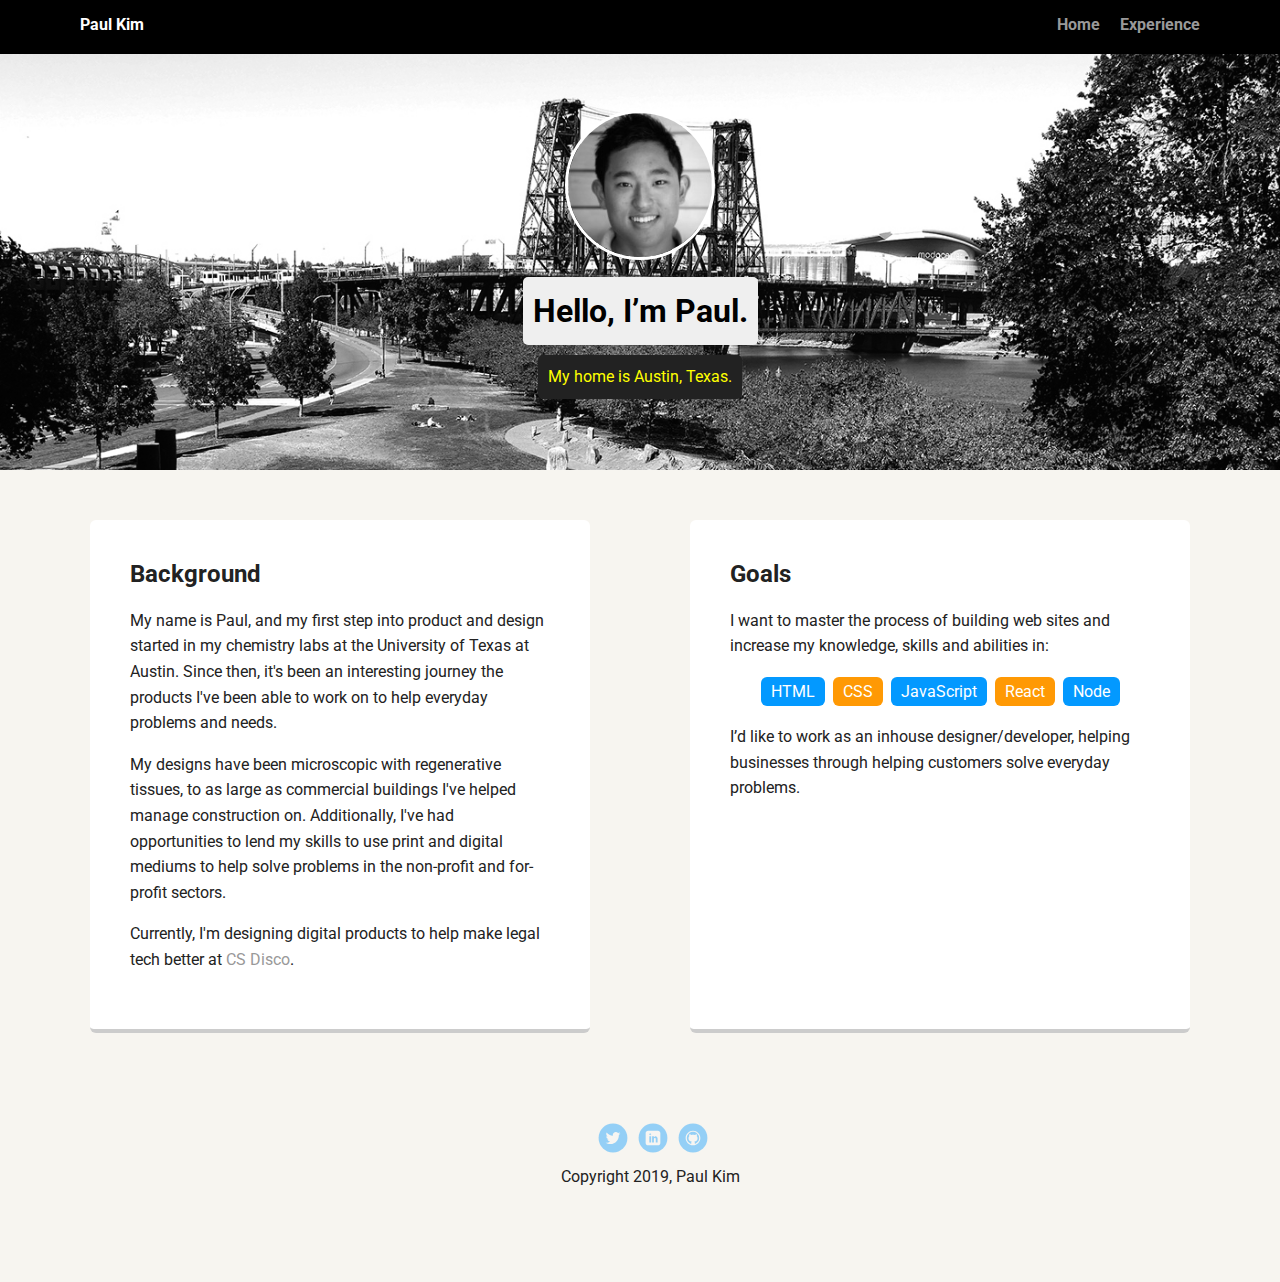
==== index.html @ 3fb8a2cc "Initial commit" ====
<!doctype html>
<html lang="en">
<head>
  <meta charset="utf-8">
  <title>Paul Kim's Profile</title>
  <meta name="viewport" content="width=device-width, initial-scale=1.0">
  <meta name="description" content="Paul Kim's Portfolio">
  <link rel="stylesheet" href="styles.css">
  <link href="https://fonts.googleapis.com/css?family=Muli%7CRoboto:400,300,500,700,900" rel="stylesheet"></head>
  <body>

    <div class="main-nav">
        <ul class="nav">
          <li class="name">Paul Kim</li>
          <li><a href="index.html">Home</a></li>
          <li><a href="pages/experience.html">Experience</a></li>
        </ul>
    </div>

    <header>
      <img src="images/Profile.jpeg" alt="Picture of Paul Kim" class="profile-image">
      <h1 class="tag name">Hello, I’m Paul.</h1>
      <p class="tag location">My home is Austin, Texas.</p>
    </header>

    <main class="flex">
      <div class="card">
        <h2>Background</h2>
        <p>My name is Paul, and my first step into product and design started in my chemistry labs at the University of Texas at Austin. Since then, it's been an interesting journey the products I've been able to work on to help everyday problems and needs. </p>
          <p>My designs have been microscopic with regenerative tissues, to as large as commercial buildings I've helped manage construction on. Additionally, I've had opportunities to lend my skills to use print and digital mediums to help solve problems in the non-profit and for-profit sectors. </p>
          
          <p>Currently, I'm designing digital products to help make legal tech better at <a href="https://www.csdisco.com/" alt="CS Disco website" target="_blank">CS Disco</a>.</p>
      </div> 

      <div class="card">
        <h2>Goals</h2>
        <p>I want to master the process of building web sites and increase my knowledge, skills and abilities in:</p>
        <ul class="skills">
          <li>HTML</li>
          <li>CSS</li>
          <li>JavaScript</li>
          <li>React</li>
          <li>Node</li>
        </ul>
        <p>I’d like to work as an inhouse designer/developer, helping businesses through helping customers solve everyday problems.</p>
      </div> 

    </main>
    <footer>
      <ul>
        <li><a href="#" class="social twitter">Twitter</a></li>
        <li><a href="#" class="social linkedin">LinkedIn</a></li>
        <li><a href="#" class="social github">Github</a></li>
      </ul>
      <p class="copyright">Copyright 2019, Paul Kim</p>
    </footer>
  </body>
  </html>
---- styles.css ----
/* Global Layout Set-up */
* { 
  box-sizing: border-box;
}
  
body {
  margin: 0;
  padding: 0;
  text-align: center;
  font-family: 'Roboto', sans-serif;
  color: #222;
  background: #f7f5f0;
}
/* Link Styles */

a {
  text-decoration: none;
  color: #999;
}
a:hover {
  color: #6633ff;
}

/* Section Styles */

.main-nav {
  width: 100%;
  background: black;
  min-height: 30px;
  padding: 10px;
  position: fixed;
  text-align: center;
}
.nav {
  display: flex;
  justify-content: space-around;
  font-weight: 700;
  list-style-type: none;
  margin: 0 auto;
  padding: 0;
}

.nav .name {
    display: block;
    margin-right: auto;
    color: white;
}
.nav li {
  padding: 5px 10px 10px 10px;
}
.nav a {
  transition: all .5s;
}
.nav a:hover {
  color: white
}

header {
  text-align: center;
  background: url('images/portland.jpg') no-repeat top center ;
  background-size: cover;
  overflow: hidden;
  padding-top: 60px;
}
header {
  line-height: 1.5;
}
header .profile-image {
  margin-top: 50px;
  width: 150px;
  height: 150px;
  border-radius: 50%;
  border: 3px solid white;
  transition: all .5s;
}
header .profile-image:hover {
  transform: scale(1.2) rotate(5deg);
}
.tag {
  background-color: #efefef;
  color: black;
  padding: 10px;
  border-radius: 5px;
  display: table;
  margin: 10px auto;
} 
.location {
  background-color: #222;
  color: yellow;
}
.card {
  margin: 30px;
  padding: 20px 40px 40px;
  max-width: 500px;
  text-align: left;
  background: #fff;
  border-bottom: 4px solid #ccc;
  border-radius: 6px;
  transition: all .5s;
}
.card:hover {
  border-color: #ff99ff;
}

ul.skills {
  padding: 0;
  text-align: center;
}

.skills li {
  border-radius: 6px;
  display: inline-block;
  background: #ff9904;
  color: white;
  padding: 5px 10px;
  margin: 2px;
}

.skills li:nth-child(odd) {
  background: #0399ff;
}

footer {
  width: 100%;
  min-height: 30px;
  padding: 20px 0 40px 20px;
}

footer .copyright {
  top: -8px;
  font-size: .75em;
}

footer ul {
  list-style-type: none;
  margin: 0;
  padding: 0;
}

footer ul li {
  display: inline-block;
}

a.social {
  display: inline-block;
  text-indent: -9999px;
  margin-left: 5px;
  width: 30px;
  height: 30px;
  background-size: 30px 30px;
  opacity: .4;
  transition: all .5s;
}
a.twitter {
  background-image: url(images/twitter.svg);
}
a.linkedin {
  background-image: url(images/linkedin.svg);
}
a.github {
  background-image: url(images/github.svg);
}
a.social:hover {
  opacity: 1;
}
.clearfix {
  clear: both;
}

/* Styles for larger screens */
@media screen and (min-width: 720px) {
  
  .flex {
      display: -ms-flexbox;      /* TWEENER - IE 10 */
      display: flex; 
      max-width: 1200px;
      -ms-flex-pack: distribute;
      justify-content: space-around;
      margin: 0 auto;
  }

  header {
    min-height: 470px;
  }

  .nav {
    max-width: 1200px;
    padding: 0 30px;
  }


  main {
    padding-top: 20px;
  }

  main p {
    line-height: 1.6em;
  }

  footer {
    font-size: 1.3em;
    max-width: 1200px;
    margin: 40px auto;
  }

}
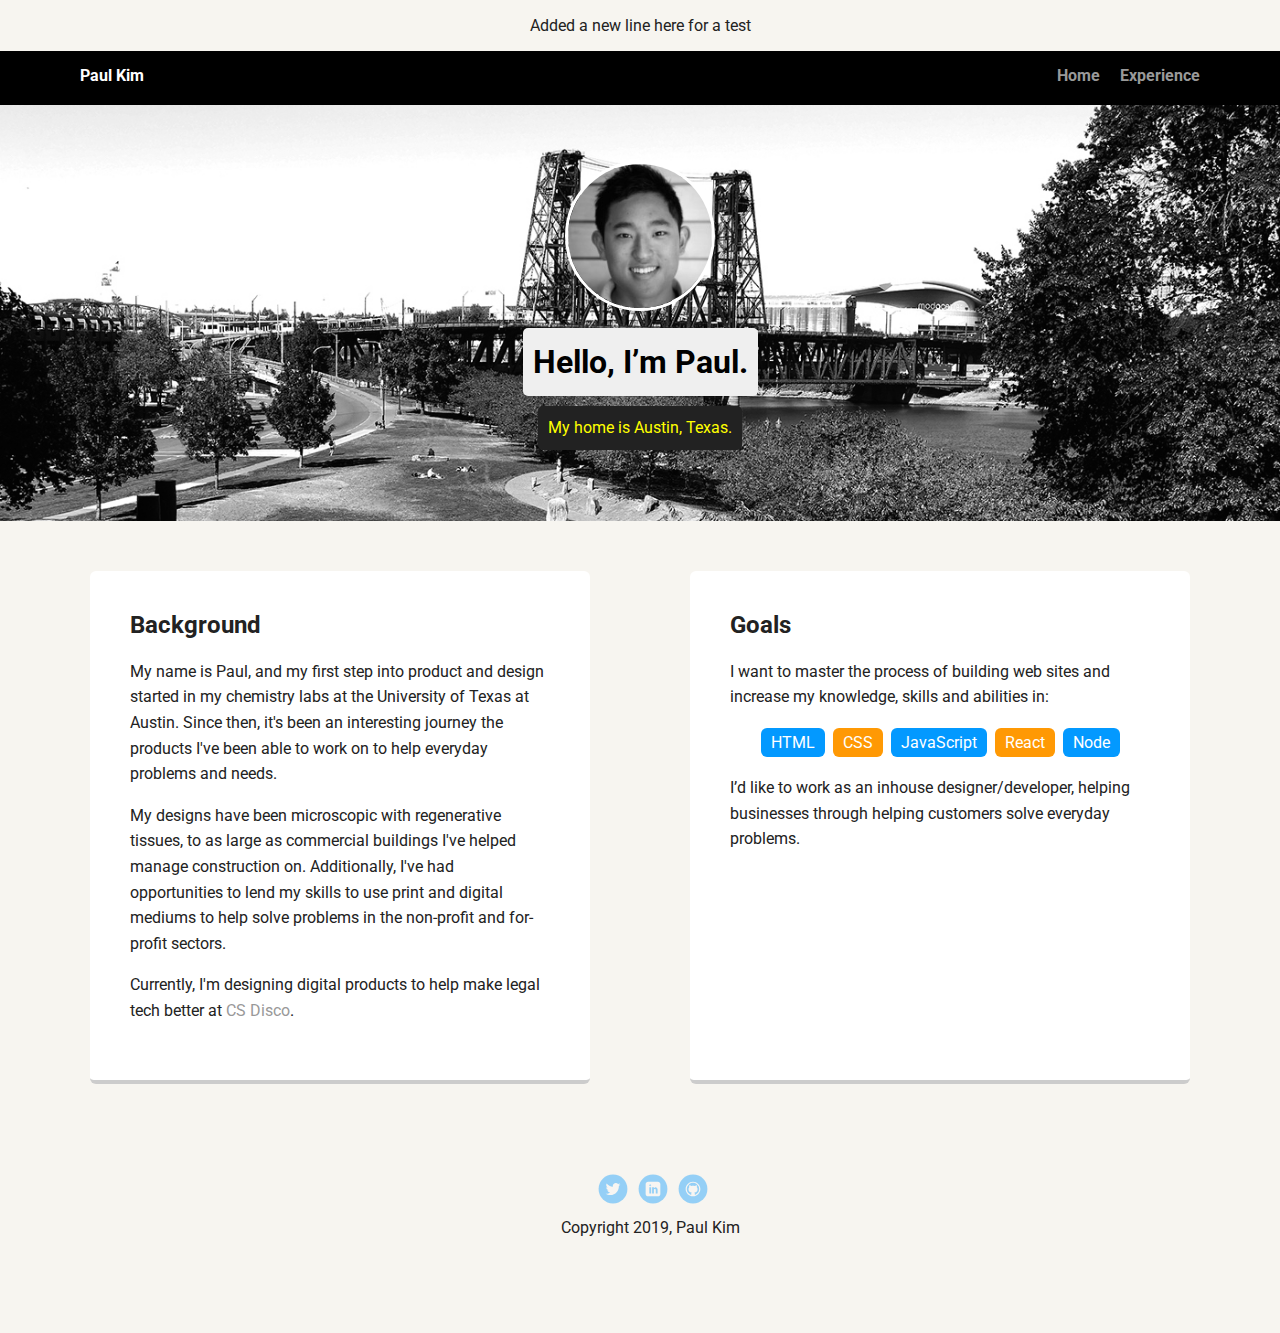
==== commit 1febb47a: "changed something for fun" ====
--- a/index.html
+++ b/index.html
@@ -8,7 +8,7 @@
   <link rel="stylesheet" href="styles.css">
   <link href="https://fonts.googleapis.com/css?family=Muli%7CRoboto:400,300,500,700,900" rel="stylesheet"></head>
   <body>
-
+    <p>Added a new line here for a test</p>
     <div class="main-nav">
         <ul class="nav">
           <li class="name">Paul Kim</li>
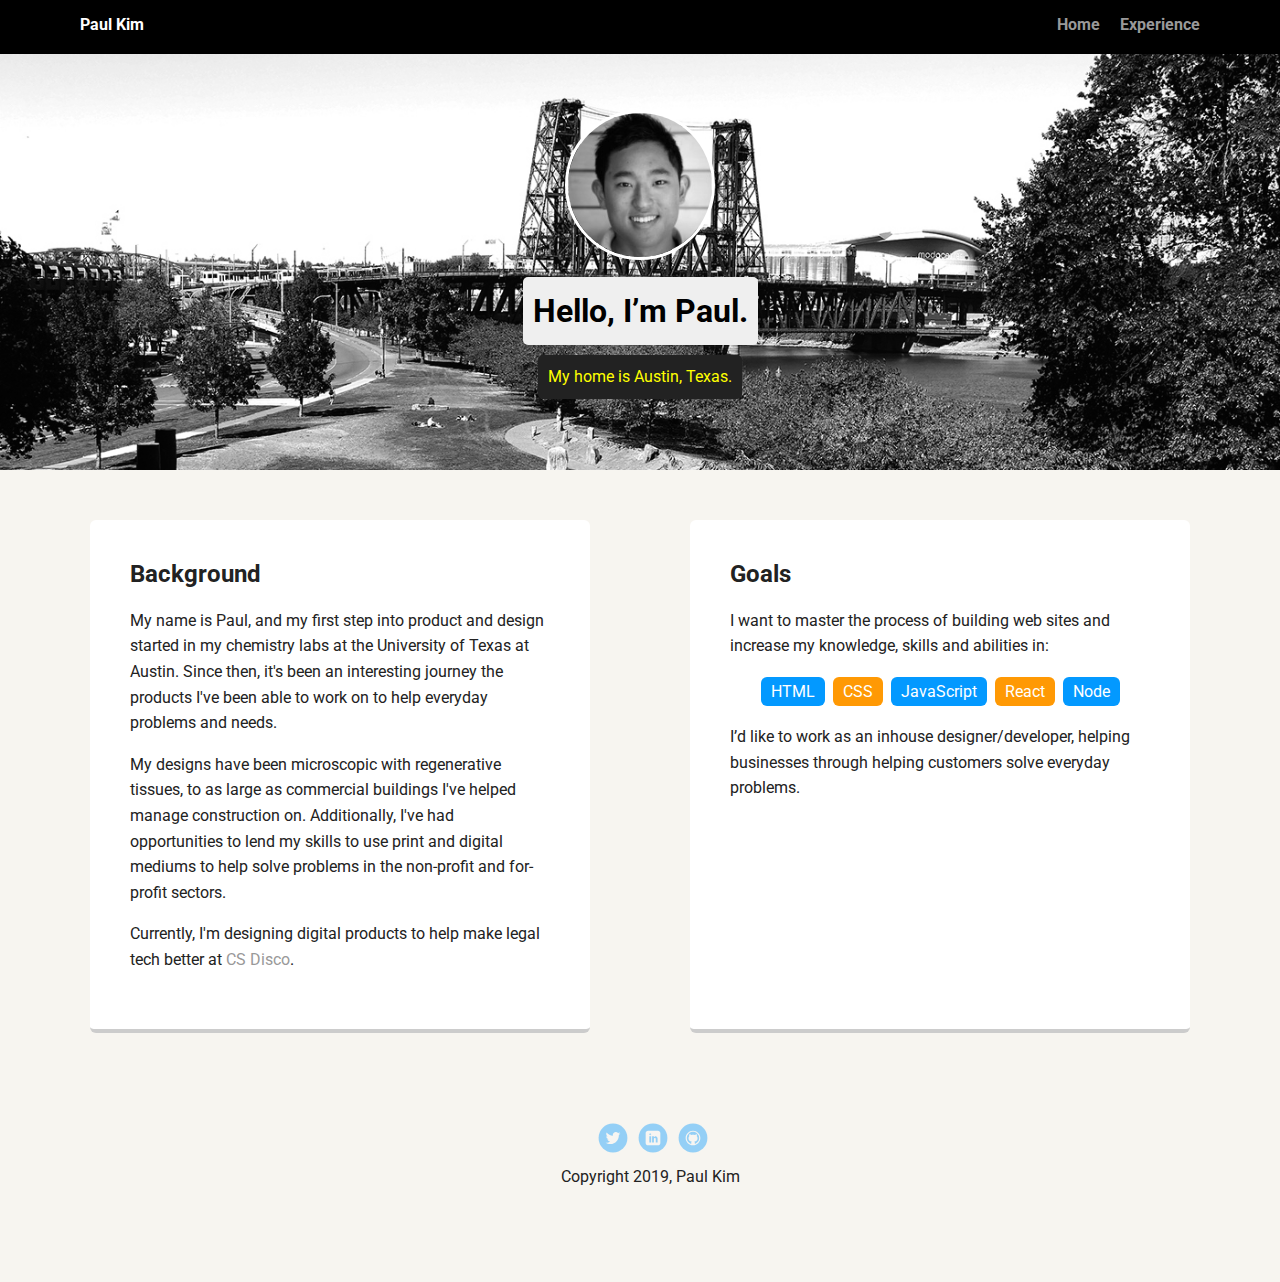
==== commit f115ea17: "made changes" ====
--- a/index.html
+++ b/index.html
@@ -1,14 +1,14 @@
 <!doctype html>
 <html lang="en">
-<head>
-  <meta charset="utf-8">
-  <title>Paul Kim's Profile</title>
-  <meta name="viewport" content="width=device-width, initial-scale=1.0">
-  <meta name="description" content="Paul Kim's Portfolio">
-  <link rel="stylesheet" href="styles.css">
-  <link href="https://fonts.googleapis.com/css?family=Muli%7CRoboto:400,300,500,700,900" rel="stylesheet"></head>
+  <head>
+    <meta charset="utf-8">
+    <title>Paul Kim's Profile</title>
+    <meta name="viewport" content="width=device-width, initial-scale=1.0">
+    <meta name="description" content="Paul Kim's Portfolio">
+    <link rel="stylesheet" href="styles.css">
+    <link href="https://fonts.googleapis.com/css?family=Muli%7CRoboto:400,300,500,700,900" rel="stylesheet">
+  </head>
   <body>
-    <p>Added a new line here for a test</p>
     <div class="main-nav">
         <ul class="nav">
           <li class="name">Paul Kim</li>
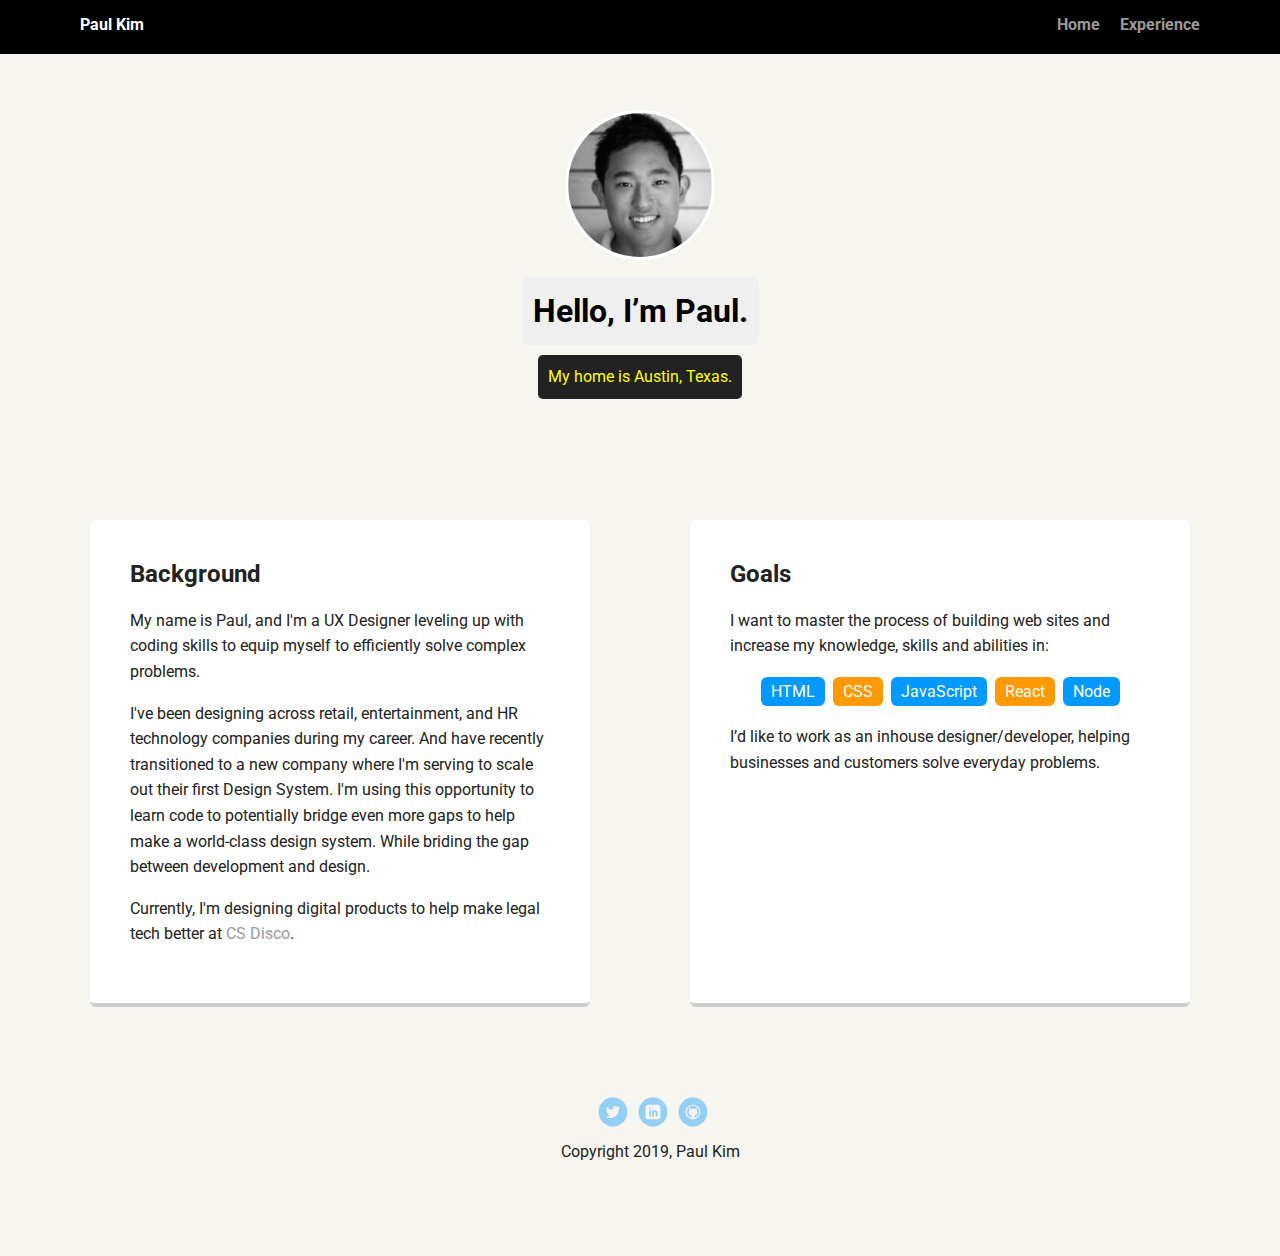
==== commit 2e01c753: "Updated social links" ====
--- a/index.html
+++ b/index.html
@@ -26,8 +26,8 @@
     <main class="flex">
       <div class="card">
         <h2>Background</h2>
-        <p>My name is Paul, and my first step into product and design started in my chemistry labs at the University of Texas at Austin. Since then, it's been an interesting journey the products I've been able to work on to help everyday problems and needs. </p>
-          <p>My designs have been microscopic with regenerative tissues, to as large as commercial buildings I've helped manage construction on. Additionally, I've had opportunities to lend my skills to use print and digital mediums to help solve problems in the non-profit and for-profit sectors. </p>
+          <p>My name is Paul, and I'm a UX Designer leveling up with coding skills to equip myself to efficiently solve complex problems.</p>
+          <p>I've been designing across retail, entertainment, and HR technology companies during my career. And have recently transitioned to a new company where I'm serving to scale out their first Design System. I'm using this opportunity to learn code to potentially bridge even more gaps to help make a world-class design system. While briding the gap between development and design. </p>
           
           <p>Currently, I'm designing digital products to help make legal tech better at <a href="https://www.csdisco.com/" alt="CS Disco website" target="_blank">CS Disco</a>.</p>
       </div> 
@@ -42,15 +42,15 @@
           <li>React</li>
           <li>Node</li>
         </ul>
-        <p>I’d like to work as an inhouse designer/developer, helping businesses through helping customers solve everyday problems.</p>
+        <p>I’d like to work as an inhouse designer/developer, helping businesses and customers solve everyday problems.</p>
       </div> 
 
     </main>
     <footer>
       <ul>
-        <li><a href="#" class="social twitter">Twitter</a></li>
-        <li><a href="#" class="social linkedin">LinkedIn</a></li>
-        <li><a href="#" class="social github">Github</a></li>
+        <li><a href="https://twitter.com/paultkim_" alt = "Paul Kim's Twitter" class="social twitter" target = "_blank">Twitter</a></li>
+        <li><a href="https://www.linkedin.com/in/ptkim26/" alt = "Paul Kim's LinkedIn" class="social linkedin" target = "_blank">LinkedIn</a></li>
+        <li><a href="https://github.com/ptkim" alt = "Paul Kim's Github" class="social github" target = "_blank">Github</a></li>
       </ul>
       <p class="copyright">Copyright 2019, Paul Kim</p>
     </footer>
--- a/styles.css
+++ b/styles.css
@@ -57,7 +57,7 @@
 
 header {
   text-align: center;
-  background: url('images/portland.jpg') no-repeat top center ;
+  background: url('images/austin_lake.jpg') no-repeat top center ;
   background-size: cover;
   overflow: hidden;
   padding-top: 60px;
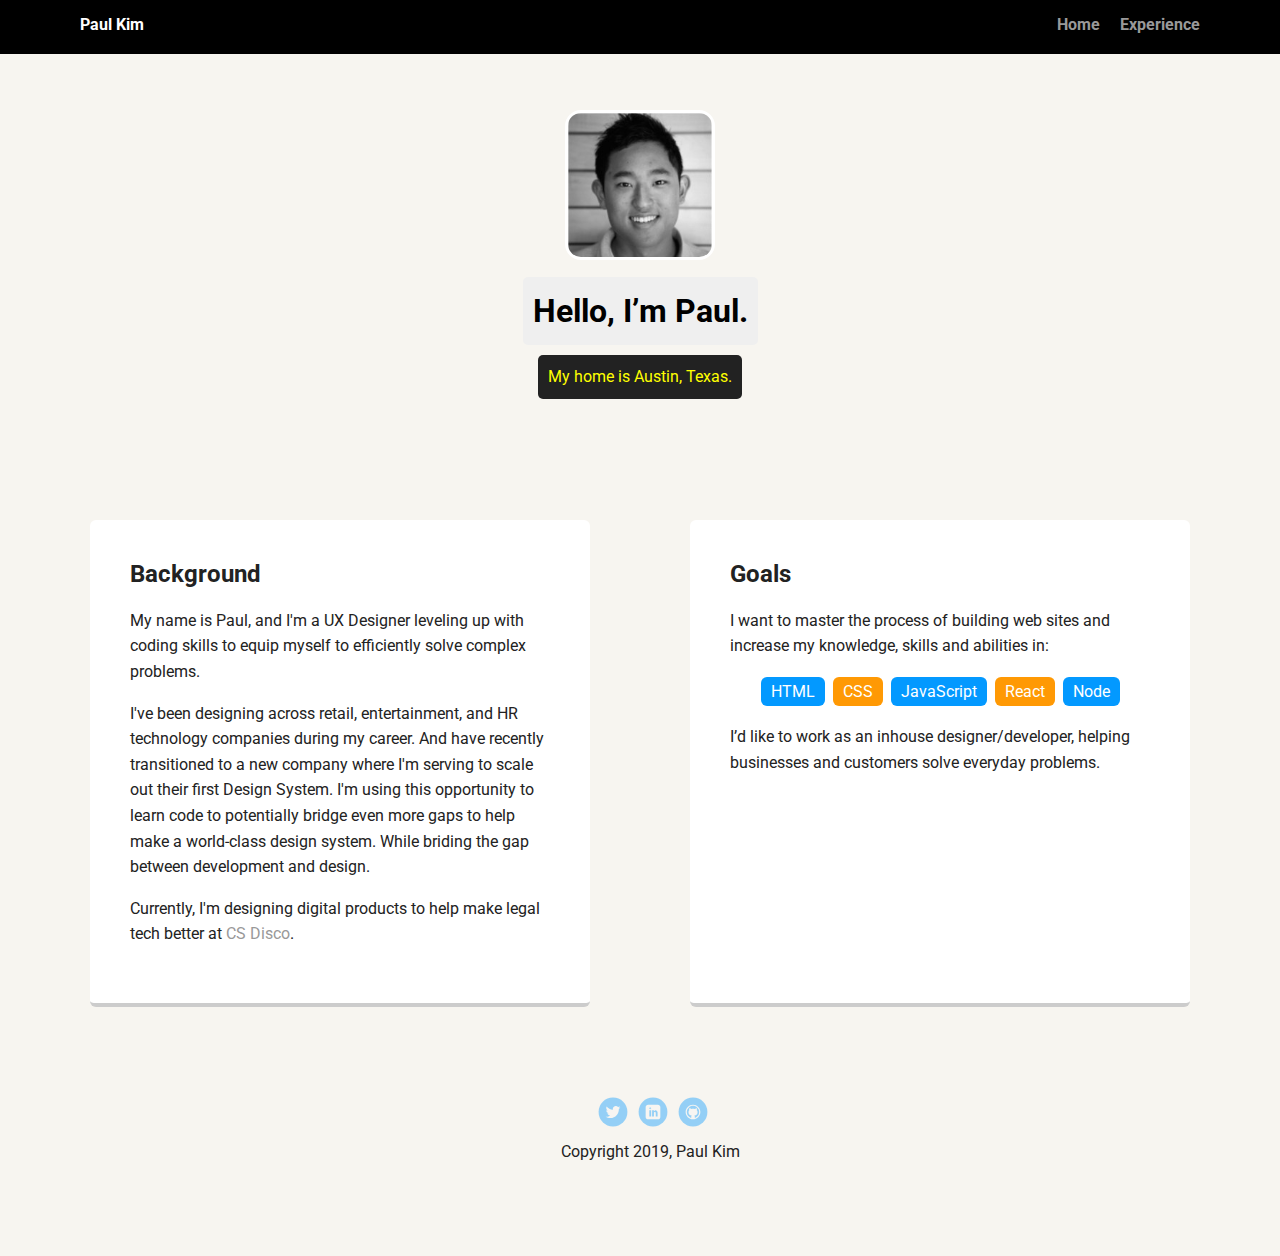
==== commit e64061b7: "updated logos" ====
--- a/index.html
+++ b/index.html
@@ -29,7 +29,7 @@
           <p>My name is Paul, and I'm a UX Designer leveling up with coding skills to equip myself to efficiently solve complex problems.</p>
           <p>I've been designing across retail, entertainment, and HR technology companies during my career. And have recently transitioned to a new company where I'm serving to scale out their first Design System. I'm using this opportunity to learn code to potentially bridge even more gaps to help make a world-class design system. While briding the gap between development and design. </p>
           
-          <p>Currently, I'm designing digital products to help make legal tech better at <a href="https://www.csdisco.com/" alt="CS Disco website" target="_blank">CS Disco</a>.</p>
+          <p>Currently, I'm designing digital products to help make legal tech better at <a href="https://www.csdisco.com/" target="_blank">CS Disco</a>.</p>
       </div> 
 
       <div class="card">
@@ -48,9 +48,9 @@
     </main>
     <footer>
       <ul>
-        <li><a href="https://twitter.com/paultkim_" alt = "Paul Kim's Twitter" class="social twitter" target = "_blank">Twitter</a></li>
-        <li><a href="https://www.linkedin.com/in/ptkim26/" alt = "Paul Kim's LinkedIn" class="social linkedin" target = "_blank">LinkedIn</a></li>
-        <li><a href="https://github.com/ptkim" alt = "Paul Kim's Github" class="social github" target = "_blank">Github</a></li>
+        <li><a href="https://twitter.com/paultkim_" class="social twitter" target = "_blank">Twitter</a></li>
+        <li><a href="https://www.linkedin.com/in/ptkim26/" class="social linkedin" target = "_blank">LinkedIn</a></li>
+        <li><a href="https://github.com/ptkim" class="social github" target = "_blank">Github</a></li>
       </ul>
       <p class="copyright">Copyright 2019, Paul Kim</p>
     </footer>
--- a/styles.css
+++ b/styles.css
@@ -69,7 +69,7 @@
   margin-top: 50px;
   width: 150px;
   height: 150px;
-  border-radius: 50%;
+  border-radius: 16px;
   border: 3px solid white;
   transition: all .5s;
 }
@@ -88,6 +88,41 @@
   background-color: #222;
   color: yellow;
 }
+
+.experience_header {
+  margin-top: 150px;
+}
+
+.big_container {
+  display: inline-block;
+}
+
+.container {
+  border: 2px solid black;
+  border-radius: 8px;
+  width: auto;
+  padding: 24px;
+  margin: 24px;
+
+}
+
+.title {
+  margin-top: -16px;
+  font-weight: light;
+  font-size: 14px;
+}
+
+.logo {
+  border-radius: 50%;
+  width: 120px;
+  margin: 24px 0px;
+}
+
+.company {
+  font-size: 24px;
+  font-weight: bold;
+}
+
 .card {
   margin: 30px;
   padding: 20px 40px 40px;
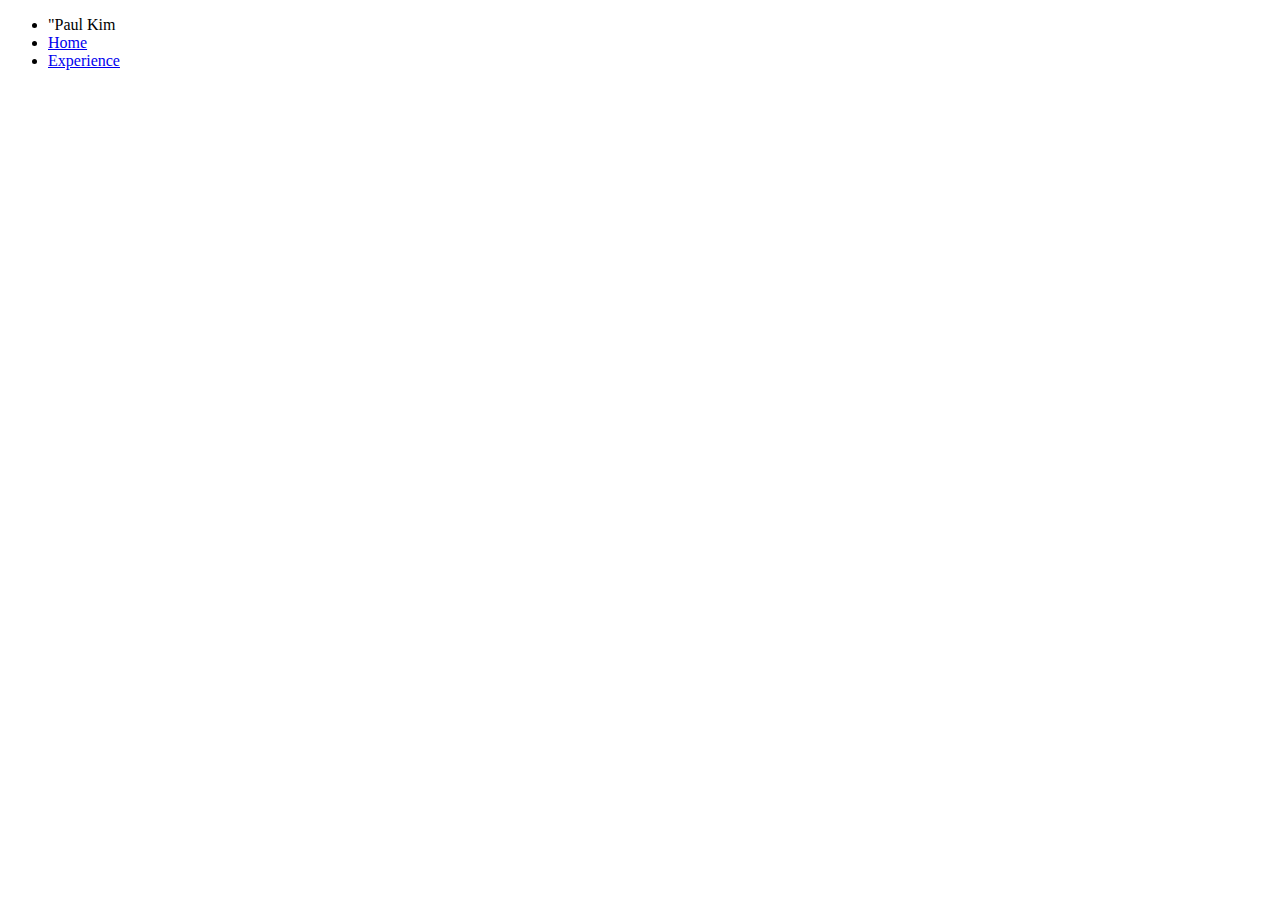
==== commit a31b29d3: "updated index" ====
--- a/index.html
+++ b/index.html
@@ -1,58 +1,24 @@
-<!doctype html>
-<html lang="en">
-  <head>
-    <meta charset="utf-8">
-    <title>Paul Kim's Profile</title>
-    <meta name="viewport" content="width=device-width, initial-scale=1.0">
-    <meta name="description" content="Paul Kim's Portfolio">
-    <link rel="stylesheet" href="styles.css">
-    <link href="https://fonts.googleapis.com/css?family=Muli%7CRoboto:400,300,500,700,900" rel="stylesheet">
-  </head>
-  <body>
-    <div class="main-nav">
-        <ul class="nav">
-          <li class="name">Paul Kim</li>
-          <li><a href="index.html">Home</a></li>
-          <li><a href="pages/experience.html">Experience</a></li>
-        </ul>
-    </div>
-
-    <header>
-      <img src="images/Profile.jpeg" alt="Picture of Paul Kim" class="profile-image">
-      <h1 class="tag name">Hello, I’m Paul.</h1>
-      <p class="tag location">My home is Austin, Texas.</p>
-    </header>
-
-    <main class="flex">
-      <div class="card">
-        <h2>Background</h2>
-          <p>My name is Paul, and I'm a UX Designer leveling up with coding skills to equip myself to efficiently solve complex problems.</p>
-          <p>I've been designing across retail, entertainment, and HR technology companies during my career. And have recently transitioned to a new company where I'm serving to scale out their first Design System. I'm using this opportunity to learn code to potentially bridge even more gaps to help make a world-class design system. While briding the gap between development and design. </p>
-          
-          <p>Currently, I'm designing digital products to help make legal tech better at <a href="https://www.csdisco.com/" target="_blank">CS Disco</a>.</p>
-      </div> 
-
-      <div class="card">
-        <h2>Goals</h2>
-        <p>I want to master the process of building web sites and increase my knowledge, skills and abilities in:</p>
-        <ul class="skills">
-          <li>HTML</li>
-          <li>CSS</li>
-          <li>JavaScript</li>
-          <li>React</li>
-          <li>Node</li>
-        </ul>
-        <p>I’d like to work as an inhouse designer/developer, helping businesses and customers solve everyday problems.</p>
-      </div> 
-
-    </main>
-    <footer>
-      <ul>
-        <li><a href="https://twitter.com/paultkim_" class="social twitter" target = "_blank">Twitter</a></li>
-        <li><a href="https://www.linkedin.com/in/ptkim26/" class="social linkedin" target = "_blank">LinkedIn</a></li>
-        <li><a href="https://github.com/ptkim" class="social github" target = "_blank">Github</a></li>
-      </ul>
-      <p class="copyright">Copyright 2019, Paul Kim</p>
-    </footer>
-  </body>
-  </html>
+<!DOCTYPE html>
+<!--[if lt IE 7]>      <html class="no-js lt-ie9 lt-ie8 lt-ie7"> <![endif]-->
+<!--[if IE 7]>         <html class="no-js lt-ie9 lt-ie8"> <![endif]-->
+<!--[if IE 8]>         <html class="no-js lt-ie9"> <![endif]-->
+<!--[if gt IE 8]>      <html class="no-js"> <!--<![endif]-->
+<html>
+    <head>
+        <meta charset="utf-8">
+        <meta http-equiv="X-UA-Compatible" content="IE=edge">
+        <title>Paul Kim's Portfolio</title>
+        <meta name="description" content="Paul Kim's Portfolio">
+        <meta name="viewport" content="width=device-width, initial-scale=1">
+        <link rel="stylesheet" href="style.css">
+    </head>
+    <body>
+        <div>
+            <ul>
+                <li>"Paul Kim</li>
+                <li><a href="index.html">Home</a></li>
+                <li><a href="pages/experience.html">Experience</a></li>
+            </ul>
+        </div>
+    </body>
+</html>